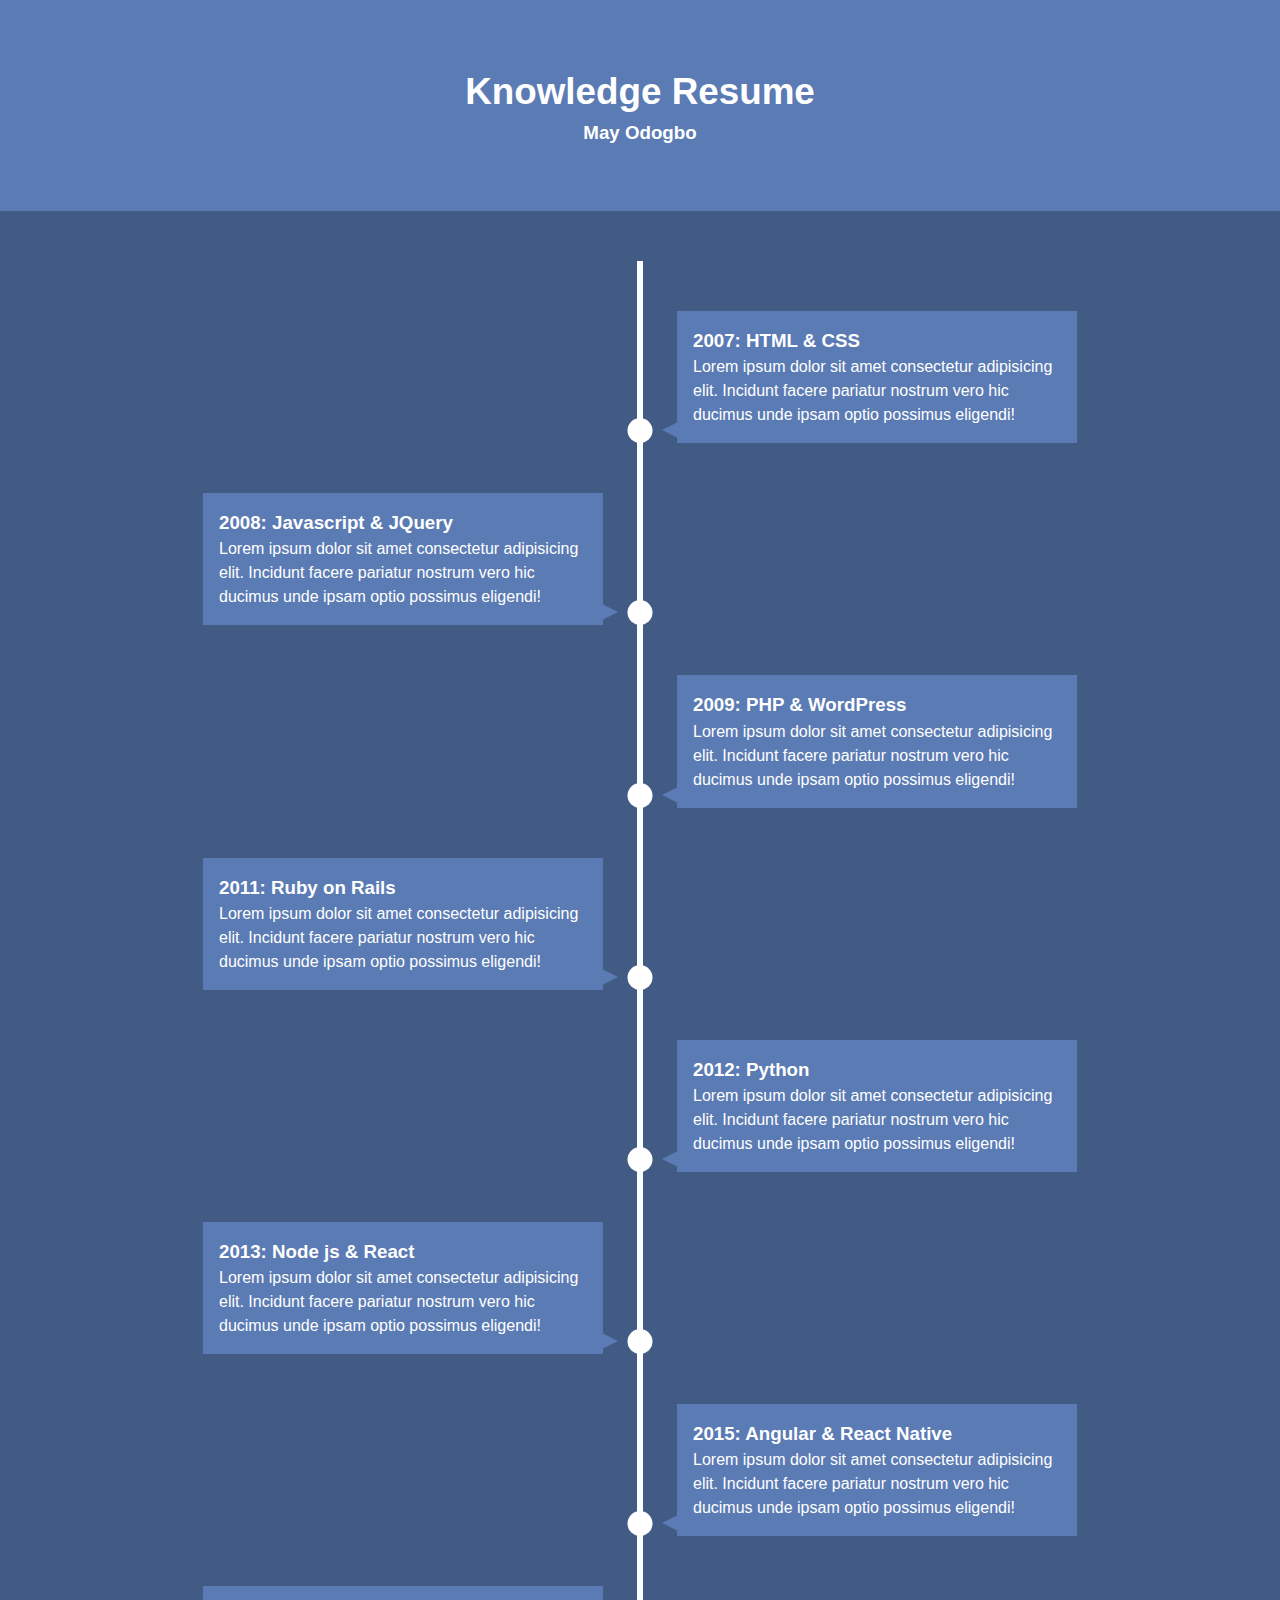
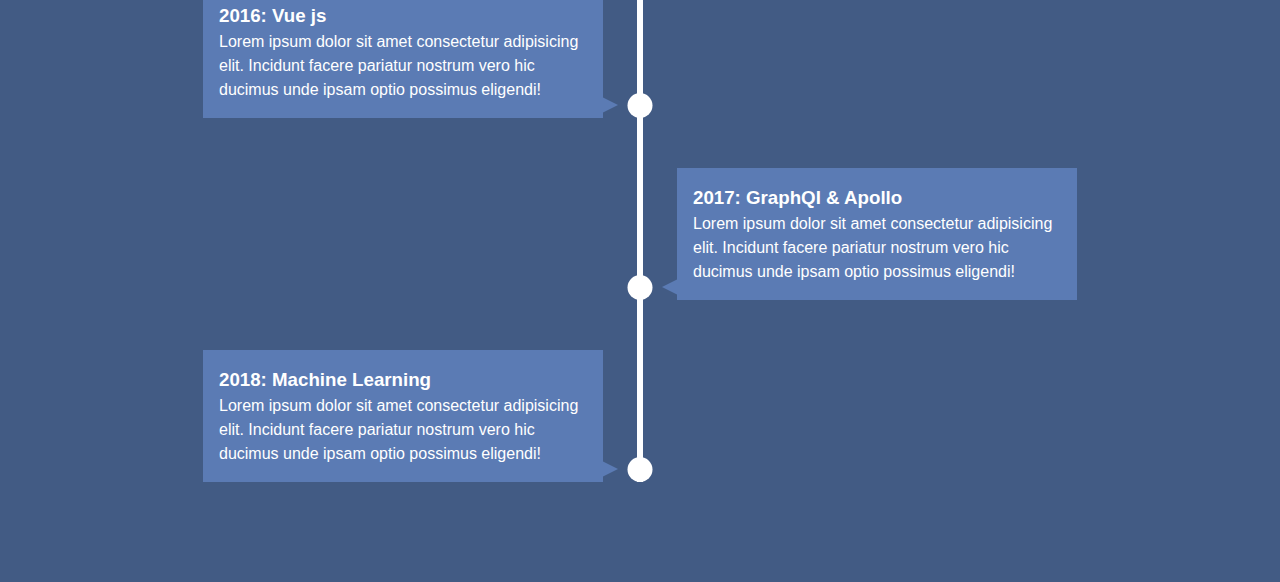
==== index.html @ 6132c2e6 "Initial commit" ====
<!DOCTYPE html>
<html lang="en">
<head>
  <meta charset="UTF-8">
  <meta name="viewport" content="width=device-width, initial-scale=1.0">
  <meta http-equiv="X-UA-Compatible" content="ie=edge">
  <link rel="stylesheet" href="https://use.fontawesome.com/releases/v5.7.2/css/all.css" integrity="sha384-fnmOCqbTlWIlj8LyTjo7mOUStjsKC4pOpQbqyi7RrhN7udi9RwhKkMHpvLbHG9Sr" crossorigin="anonymous">
  <link rel="stylesheet" href="style.css">
  <title>Knowledge Resume</title>
</head>
<body>
  <header id="main-header">
    <div class="container">
      <h1><i class="fas fa-brain"></i> Knowledge Resume</h1>
      <h3><i class="fas fa-user"></i> May Odogbo</h3>
    </div>
  </header>
    <section id="timeline">
      <ul>
        <li>
          <div>
            <h3><i class="fas fa-chevron-right"></i> 2007: HTML & CSS</h3>
            <P>Lorem ipsum dolor sit amet consectetur adipisicing elit. Incidunt facere pariatur nostrum vero hic ducimus unde ipsam optio possimus eligendi!</P>
          </div>
        </li>
        <li>
          <div>
            <h3><i class="fas fa-chevron-right"></i> 2008: Javascript & JQuery</h3>
            <P>Lorem ipsum dolor sit amet consectetur adipisicing elit. Incidunt facere pariatur nostrum vero hic ducimus unde ipsam optio possimus eligendi!</P>
          </div>
        </li>
        <li>
          <div>
            <h3><i class="fas fa-chevron-right"></i> 2009: PHP & WordPress</h3>
            <P>Lorem ipsum dolor sit amet consectetur adipisicing elit. Incidunt facere pariatur nostrum vero hic ducimus unde ipsam optio possimus eligendi!</P>
          </div>
        </li>
        <li>
          <div>
            <h3><i class="fas fa-chevron-right"></i> 2011: Ruby on Rails</h3>
            <P>Lorem ipsum dolor sit amet consectetur adipisicing elit. Incidunt facere pariatur nostrum vero hic ducimus unde ipsam optio possimus eligendi!</P>
          </div>
        </li>
        <li>
          <div>
            <h3><i class="fas fa-chevron-right"></i> 2012: Python</h3>
            <P>Lorem ipsum dolor sit amet consectetur adipisicing elit. Incidunt facere pariatur nostrum vero hic ducimus unde ipsam optio possimus eligendi!</P>
          </div>
        </li>
        <li>
          <div>
            <h3><i class="fas fa-chevron-right"></i> 2013: Node js & React</h3>
            <P>Lorem ipsum dolor sit amet consectetur adipisicing elit. Incidunt facere pariatur nostrum vero hic ducimus unde ipsam optio possimus eligendi!</P>
          </div>
        </li>
        <li>
          <div>
            <h3><i class="fas fa-chevron-right"></i> 2015: Angular & React Native</h3>
            <P>Lorem ipsum dolor sit amet consectetur adipisicing elit. Incidunt facere pariatur nostrum vero hic ducimus unde ipsam optio possimus eligendi!</P>
          </div>
        </li>
        <li>
          <div>
            <h3><i class="fas fa-chevron-right"></i> 2016: Vue js</h3>
            <P>Lorem ipsum dolor sit amet consectetur adipisicing elit. Incidunt facere pariatur nostrum vero hic ducimus unde ipsam optio possimus eligendi!</P>
          </div>
        </li>
        <li>
          <div>
            <h3><i class="fas fa-chevron-right"></i> 2017: GraphQI & Apollo</h3>
            <P>Lorem ipsum dolor sit amet consectetur adipisicing elit. Incidunt facere pariatur nostrum vero hic ducimus unde ipsam optio possimus eligendi!</P>
          </div>
        </li>
        <li>
          <div>
            <h3><i class="fas fa-chevron-right"></i> 2018: Machine Learning</h3>
            <P>Lorem ipsum dolor sit amet consectetur adipisicing elit. Incidunt facere pariatur nostrum vero hic ducimus unde ipsam optio possimus eligendi!</P>
          </div>
        </li>
      </ul>
    </section>
</body>
</html>
---- style.css ----
:root{
  --primary-color: #425b84;
  --secondary-color: #5b7bb4;
  --max-width: 1100px;
}
*{
  margin: 0;
  padding: 0;
  box-sizing: border-box;
}
body{
  font-family: Arial, Helvetica, sans-serif;
  line-height: 1.5;
  font-size: 1rem;
  font-weight: normal;
  background: var(--primary-color);
  color: #fff;
  overflow-x: hidden;
  padding-bottom: 50px;
}
 #main-header{
   background: var(--secondary-color);
   padding: 4rem 0;
 }
 .container{
   max-width: var(--max-width);
   margin: 0 auto;
   text-align: center;
 }
 h1{
   font-size: 2.3rem;
 }
 #timeline ul{
   background: var(--primary-color);
   padding: 50px 0;
 }
 /* Crreat Line */
 #timeline ul li{
   list-style: none;
   position: relative;
   width: 6px;
   margin: 0 auto;
   padding-top: 50px; 
   background: #fff;
 }
 /* Boxes */
 #timeline ul li div{
 position: relative;
 bottom: 0;
 width: 400px;
 padding: 1rem;
 background: var(--secondary-color);
 transition: all 0.5s ease-in-out;  
 }
 /* Right Side*/
 #timeline ul li:nth-child(odd) div{
 left: 40px;
 }
  /* Left Side*/
  #timeline ul li:nth-child(even) div{
    left: -434px;
 }
  /* Dots */
  #timeline ul li:after{
    content: '';
    position: absolute;
    left: 50%;
    bottom: 0;
    width: 25px;
    height: 25px;
    background: inherit;
    transform: translateX(-50%);
    border-radius: 50%;
    transition: background 0.5s ease-in-out;
  }

  #timeline div:before{
    content: '';
    position: absolute;
    bottom: 5px;
    width: 0;
    height: 0;
    border-style: solid;
  }

  #timeline ul li:nth-child(odd) div:before{
    left: -15px;
    border-width: 8px 16px  8px 0;
    border-color: transparent var(--secondary-color) transparent transparent;
  }
    
  #timeline ul li:nth-child(even) div:before{
    right: -15px;
    border-width: 8px 0  8px 16px;
    border-color: transparent transparent transparent var(--secondary-color);
  }
  @media(max-width:900px){
    #timeline ul li div{
      width: 250px;
    }
    #timeline ul li:nth-child(even) div{
    left: -284px;
    }
  }

  @media(max-width:600px){
    #timeline ul li{
    margin-left: 20px;
    }
    #timeline ul li div{
      width: calc(100vw - 90px);
    }
    #timeline ul li:nth-child(even) div{
      left: 40px;
    }
    #timeline ul li:nth-child(even) div:before{
      left: -15px;
      border-width: 8px 16px  8px 0;
      border-color: transparent var(--secondary-color) transparent transparent;
    }
  }
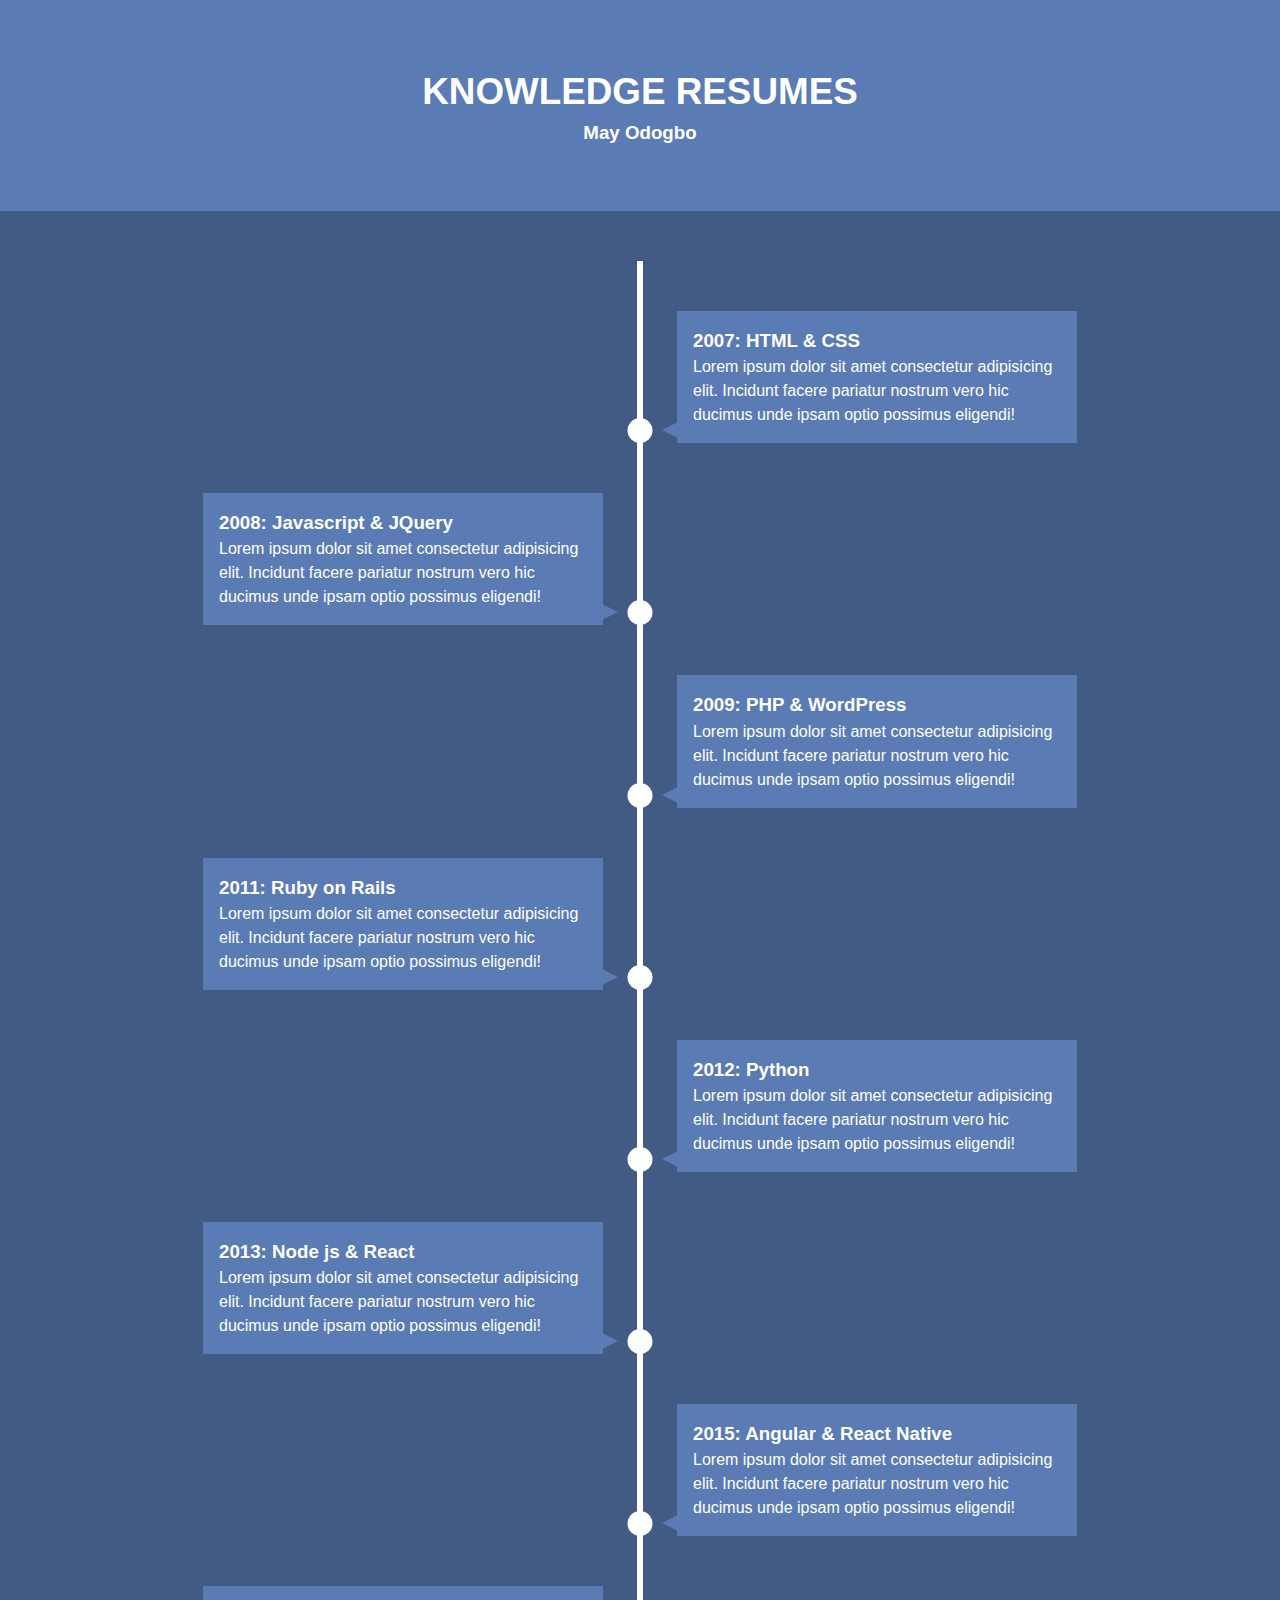
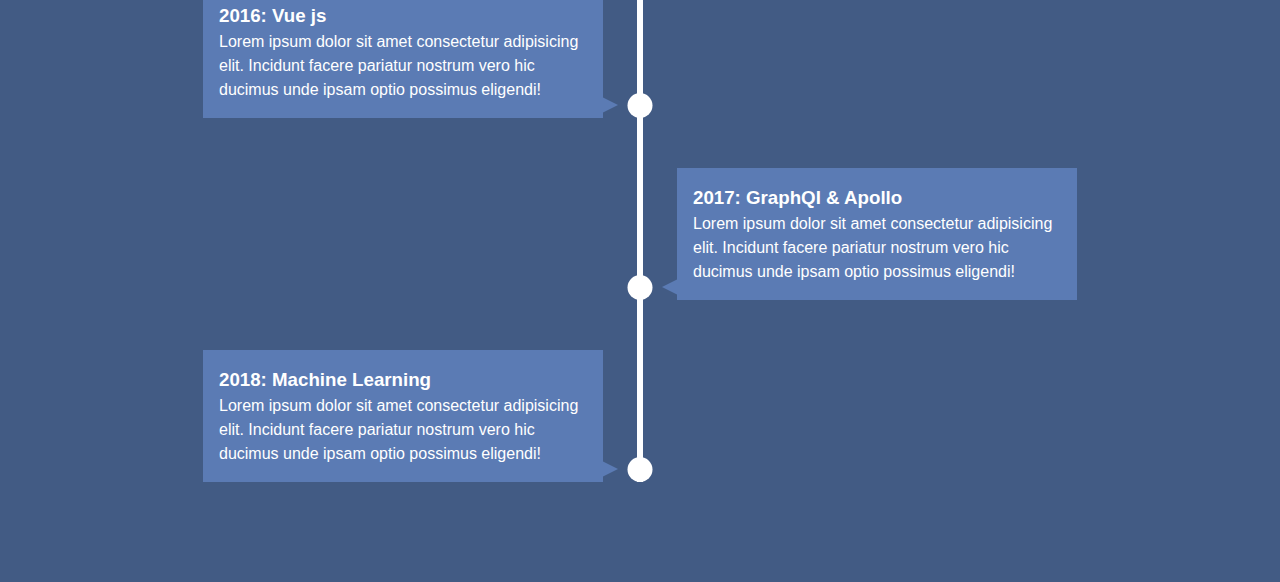
==== commit 4863d364: "personal login" ====
--- a/index.html
+++ b/index.html
@@ -11,7 +11,7 @@
 <body>
   <header id="main-header">
     <div class="container">
-      <h1><i class="fas fa-brain"></i> Knowledge Resume</h1>
+      <h1><i class="fas fa-brain"></i> KNOWLEDGE RESUMES</h1>
       <h3><i class="fas fa-user"></i> May Odogbo</h3>
     </div>
   </header>
